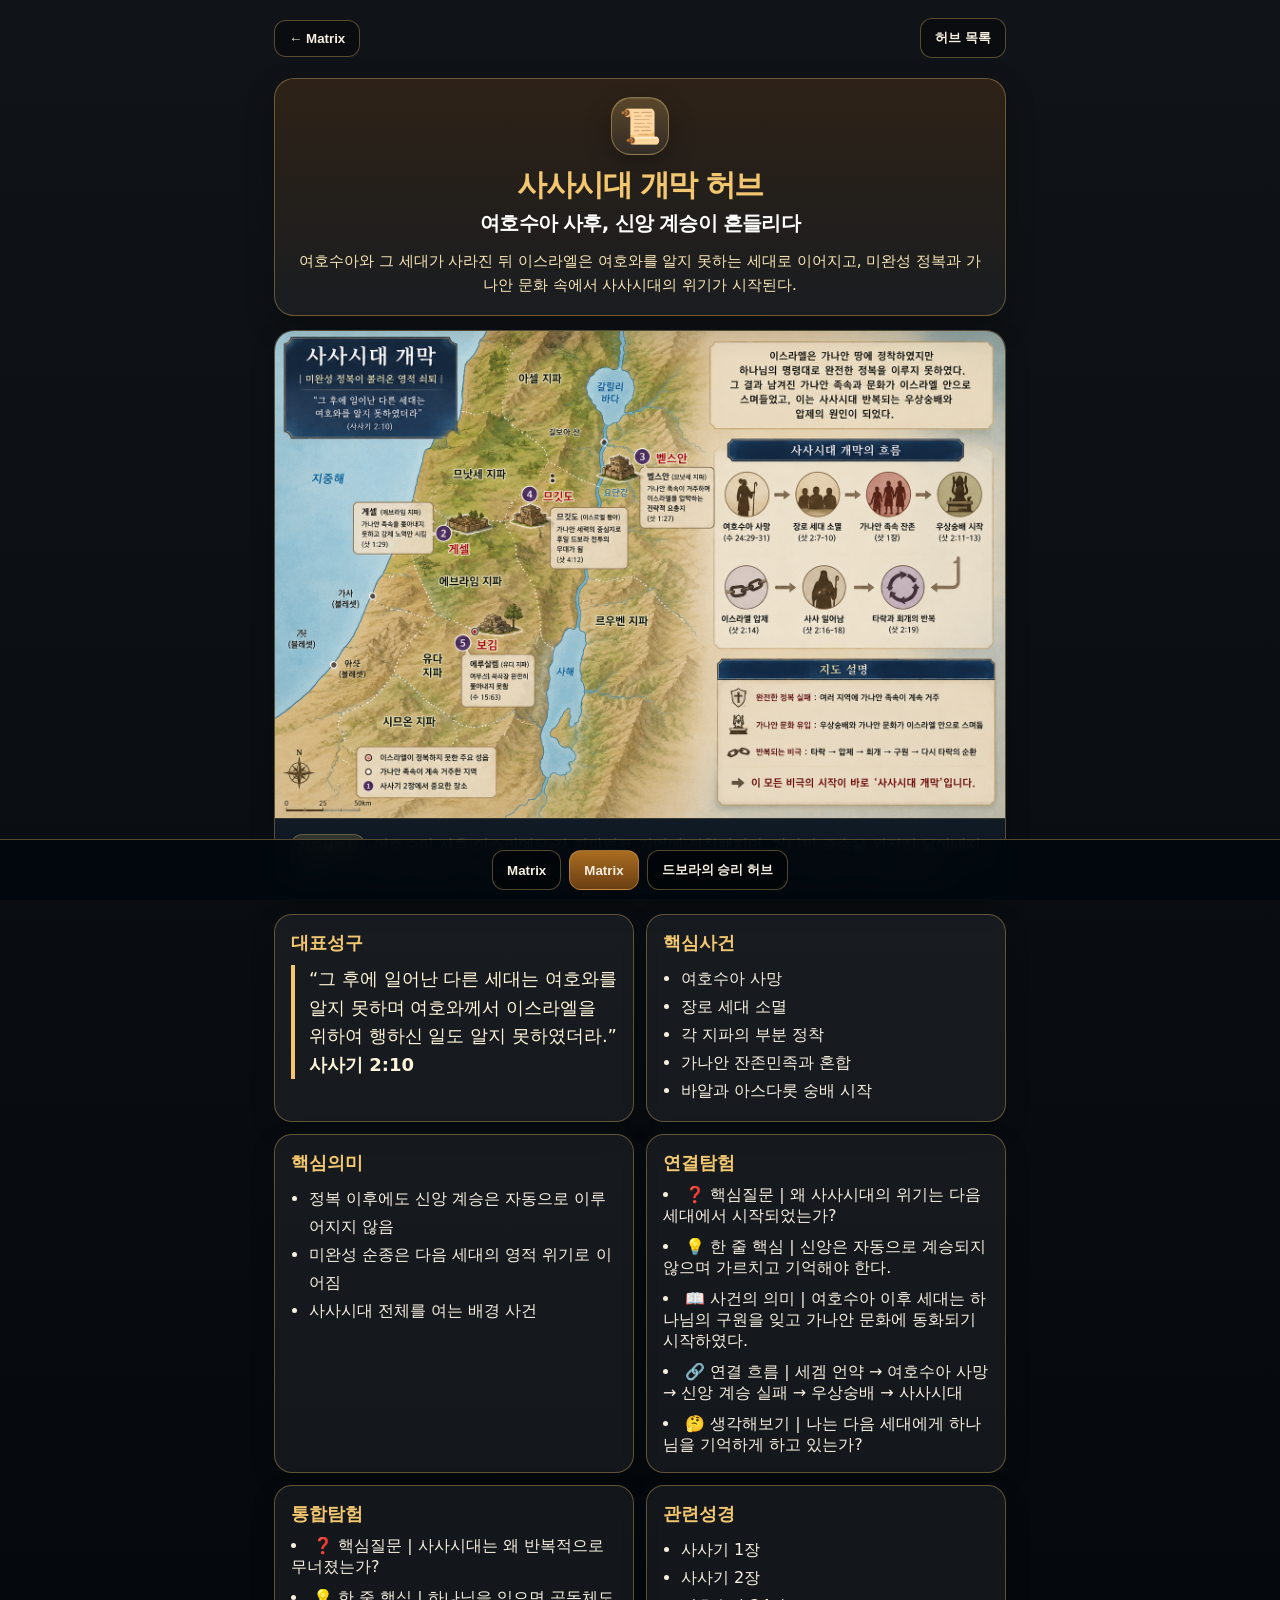
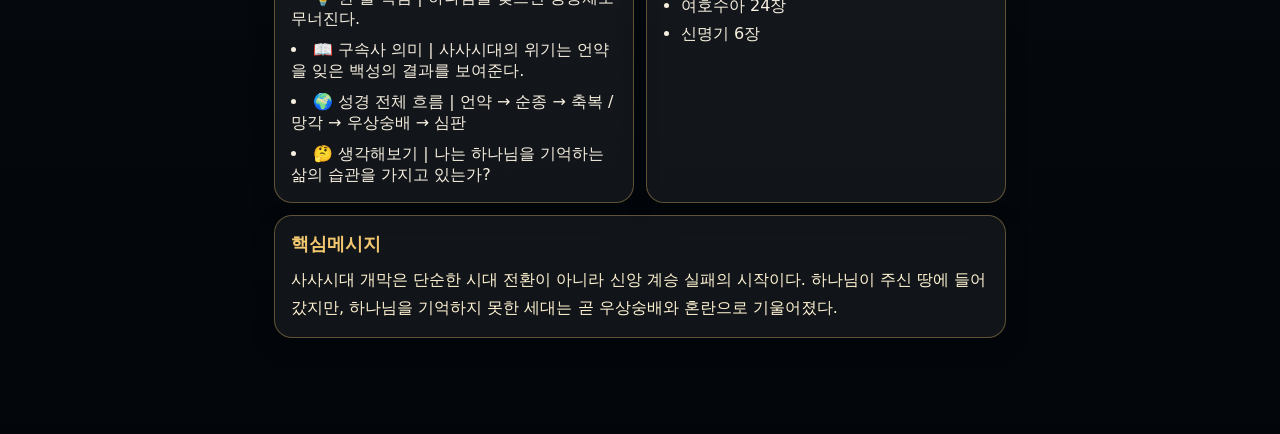
==== hubs/index.html @ 143b7dbe "Add files via upload" ====
<!doctype html>
<html lang="ko">
<head>
<meta charset="utf-8"/>
<meta name="viewport" content="width=device-width,initial-scale=1,maximum-scale=1,user-scalable=no,viewport-fit=cover"/>
<title>사사시대 허브</title>
<link rel="stylesheet" href="style.css"/>
</head>
<body>
<div class="wrap">
  <header class="top">
    <button onclick="location.href='../index.html'">← Matrix</button>
    <button onclick="openList()">허브 목록</button>
  </header>

  <section class="head">
    <div class="hubSymbol" id="hubIcon"></div>
    <h1 id="title"></h1>
    <div class="sub" id="subtitle"></div>
    <div class="theme" id="theme"></div>
  </section>

  <section class="mapCard mapFirst">
    <img id="map" alt="허브 지도"/>
    <div class="mapText" id="mapText"></div>
  </section>

  <section class="grid">
    <article class="card"><h2>대표성구</h2><div class="verse" id="verse"></div></article>
    <article class="card"><h2>핵심사건</h2><ul id="events"></ul></article>
    <article class="card"><h2>핵심의미</h2><ul id="meaning"></ul></article>
    <article class="card"><h2>연결탐험</h2><div class="exploreGrid" id="connections"></div></article>
    <article class="card"><h2>통합탐험</h2><div class="exploreGrid" id="integrated"></div></article>
    <article class="card"><h2>관련성경</h2><ul id="refs"></ul></article>
    <article class="card message"><h2>핵심메시지</h2><p id="message"></p></article>
  </section>

  <section class="nextEraCard" id="nextEraCard" style="display:none">
    <div class="nextEraText">
      <strong id="nextEraTitle">다음 시대</strong>
      <span id="nextEraDesc"></span>
    </div>
    <button id="nextEraBtn">통일왕국 매트릭스</button>
  </section>
</div>

<nav class="bottom">
  <button id="prevBtn">이전</button>
  <button id="matrixBtn" onclick="location.href='../index.html'">Matrix</button>
  <button id="nextBtn">다음</button>
</nav>

<div class="listModal" id="listModal" aria-modal="true" role="dialog">
  <div class="listPanel">
    <button class="listClose" onclick="closeList()">×</button>
    <h2>사사시대 허브 목록</h2>
    <div class="hubList" id="hubList"></div>
  </div>
</div>

<script src="js/app.js"></script>
</body>
</html>
---- hubs/style.css ----
:root{--gold:#f2c76f;--gold2:#ffe4a0;--line:rgba(242,199,111,.34);--bg:#071017}*{box-sizing:border-box;-webkit-tap-highlight-color:transparent}html,body{margin:0;min-height:100%;background:linear-gradient(#101317,#02060a);color:#f7efe0;font-family:system-ui,-apple-system,"Noto Sans KR","Apple SD Gothic Neo",sans-serif}body{padding-bottom:env(safe-area-inset-bottom)}.wrap{max-width:760px;margin:0 auto;padding:18px 14px 96px}.top{display:flex;justify-content:space-between;gap:10px;align-items:center}.top button,.bottom button{border:1px solid var(--line);background:rgba(0,0,0,.35);color:#f7efe0;padding:10px 14px;border-radius:12px;font-weight:900}.head{position:relative;text-align:center;margin:20px 0 14px;padding:18px;border:1px solid var(--line);border-radius:20px;background:linear-gradient(180deg,rgba(126,75,22,.28),rgba(255,255,255,.05));box-shadow:0 10px 30px rgba(0,0,0,.22)}.hubSymbol{width:58px;height:58px;margin:0 auto 10px;border-radius:20px;display:flex;align-items:center;justify-content:center;font-size:34px;background:linear-gradient(180deg,rgba(242,199,111,.23),rgba(255,255,255,.055));border:1px solid rgba(242,199,111,.42);box-shadow:0 10px 26px rgba(0,0,0,.26), inset 0 1px 0 rgba(255,255,255,.12)}h1{color:var(--gold);font-size:30px;margin:0 0 4px;letter-spacing:-.05em}.sub{color:#fff;font-size:20px;font-weight:850;margin-bottom:12px;letter-spacing:-.04em}.theme{color:#f8e5b8;line-height:1.6;font-size:15px;font-weight:400}.mapCard{border:1px solid var(--line);border-radius:20px;overflow:hidden;background:#08131e;margin:14px 0;box-shadow:0 8px 24px rgba(0,0,0,.18)}.mapCard img{width:100%;display:block;min-height:180px;object-fit:cover;background:#0b1720;border-bottom:1px solid rgba(242,199,111,.18)}.mapText{padding:14px 15px 16px;color:#f2dfb4;font-weight:400;line-height:1.62;font-size:15px;background:linear-gradient(180deg,rgba(255,255,255,.035),rgba(0,0,0,.08))}.mapText::before{content:'지도설명문';display:inline-block;margin-right:8px;padding:2px 7px;border-radius:999px;background:rgba(242,199,111,.15);border:1px solid rgba(242,199,111,.28);font-size:12px;color:#ffe3a4;font-weight:650}.grid{display:grid;grid-template-columns:1fr 1fr;gap:12px}.card{border:1px solid var(--line);background:rgba(255,255,255,.06);border-radius:18px;padding:16px;box-shadow:0 8px 24px rgba(0,0,0,.18)}.card h2{font-size:18px;color:var(--gold);margin:0 0 10px}.verse{font-size:18px;line-height:1.58;border-left:4px solid var(--gold);padding-left:14px;color:#fff5d8}ul{margin:0;padding-left:18px;line-height:1.75}.message{grid-column:1/-1}.message p{margin:0;line-height:1.7;color:#fff3d2}.nextEraCard{margin:14px 0 4px;border:1px solid rgba(242,199,111,.45);border-radius:20px;padding:16px;background:linear-gradient(180deg,rgba(169,109,33,.28),rgba(255,255,255,.06));box-shadow:0 10px 28px rgba(0,0,0,.22);display:flex;gap:12px;align-items:center;justify-content:space-between}.nextEraText{line-height:1.45;color:#f8e5b8}.nextEraText strong{display:block;color:var(--gold);font-size:18px;margin-bottom:4px}.nextEraText span{font-size:14px}.nextEraCard button{border:1px solid rgba(242,199,111,.5);background:linear-gradient(180deg,#b97925,#704216);color:#fff7df;border-radius:14px;padding:12px 14px;font-weight:950;white-space:nowrap}.bottom button.next-era{background:linear-gradient(180deg,#b97925,#704216);color:#fff7df}
.bottom{position:fixed;left:0;right:0;bottom:0;background:rgba(2,8,13,.94);backdrop-filter:blur(10px);border-top:1px solid var(--line);padding:10px calc(10px + env(safe-area-inset-right)) calc(10px + env(safe-area-inset-bottom)) calc(10px + env(safe-area-inset-left));display:flex;gap:8px;justify-content:center;z-index:20}.bottom button:nth-child(2){background:linear-gradient(180deg,#a96d21,#6b3e13)}.listModal{position:fixed;inset:0;background:rgba(0,0,0,.58);display:none;align-items:flex-end;justify-content:center;z-index:50;padding:0 10px calc(86px + env(safe-area-inset-bottom));}.listModal.show{display:flex}.listPanel{width:100%;max-width:760px;background:linear-gradient(180deg,rgba(21,25,30,.98),rgba(5,9,13,.98));border:1px solid var(--line);border-radius:22px;padding:18px;box-shadow:0 -22px 50px rgba(0,0,0,.5);position:relative}.listPanel h2{margin:0 44px 14px 0;color:var(--gold);font-size:22px}.listClose{position:absolute;right:14px;top:12px;width:34px;height:34px;border-radius:50%;border:1px solid var(--line);background:rgba(255,255,255,.08);color:#fff;font-size:22px}.hubList{display:grid;gap:8px}.hubItem{width:100%;text-align:left;border:1px solid rgba(242,199,111,.28);background:rgba(255,255,255,.06);color:#f7efe0;border-radius:14px;padding:12px 14px;font-weight:900;display:flex;align-items:center;gap:11px}.hubItemIcon{width:38px;height:38px;flex:0 0 38px;border-radius:13px;display:flex;align-items:center;justify-content:center;font-size:22px;background:rgba(242,199,111,.12);border:1px solid rgba(242,199,111,.27)}.hubItemText{display:block;line-height:1.22}.hubItemText small{display:block;color:#f4d28b;font-weight:700;margin-top:3px}@media(max-width:720px){.nextEraCard{flex-direction:column;align-items:stretch;text-align:center}.nextEraCard button{width:100%;font-size:16px}.grid{grid-template-columns:1fr}h1{font-size:26px}.sub{font-size:18px}.wrap{padding-left:12px;padding-right:12px}}@media(max-width:430px){.hubSymbol{width:52px;height:52px;font-size:31px;border-radius:18px}.hubItemIcon{width:34px;height:34px;flex-basis:34px;font-size:20px}.verse{font-size:17px}}


/* v3.4 M05 standard: 연결탐험/통합탐험 카드형 + 세로형 흐름 */
.exploreGrid{display:grid!important;gap:10px!important;padding-left:0!important;margin:0!important}
.exploreCard{
  list-style:none!important;
  border:1px solid rgba(247,216,137,.24)!important;
  border-radius:16px!important;
  background:rgba(255,255,255,.06)!important;
  padding:12px 13px!important;
  margin:0!important;
}
.exploreCard b{
  display:block!important;
  color:#ffe8a8!important;
  font-size:16px!important;
  margin-bottom:10px!important;
  line-height:1.35!important;
  letter-spacing:-.04em!important;
}
.exploreCard p{
  margin:0!important;
  color:rgba(255,255,255,.92)!important;
  font-size:15px!important;
  line-height:1.75!important;
  font-weight:780!important;
  white-space:normal!important;
  word-break:keep-all!important;
}
.exploreCard .flowLine{display:block!important}
.exploreCard .flowArrow{
  display:block!important;
  color:#f7d889!important;
  font-weight:950!important;
  text-align:left!important;
  padding:2px 0!important;
}
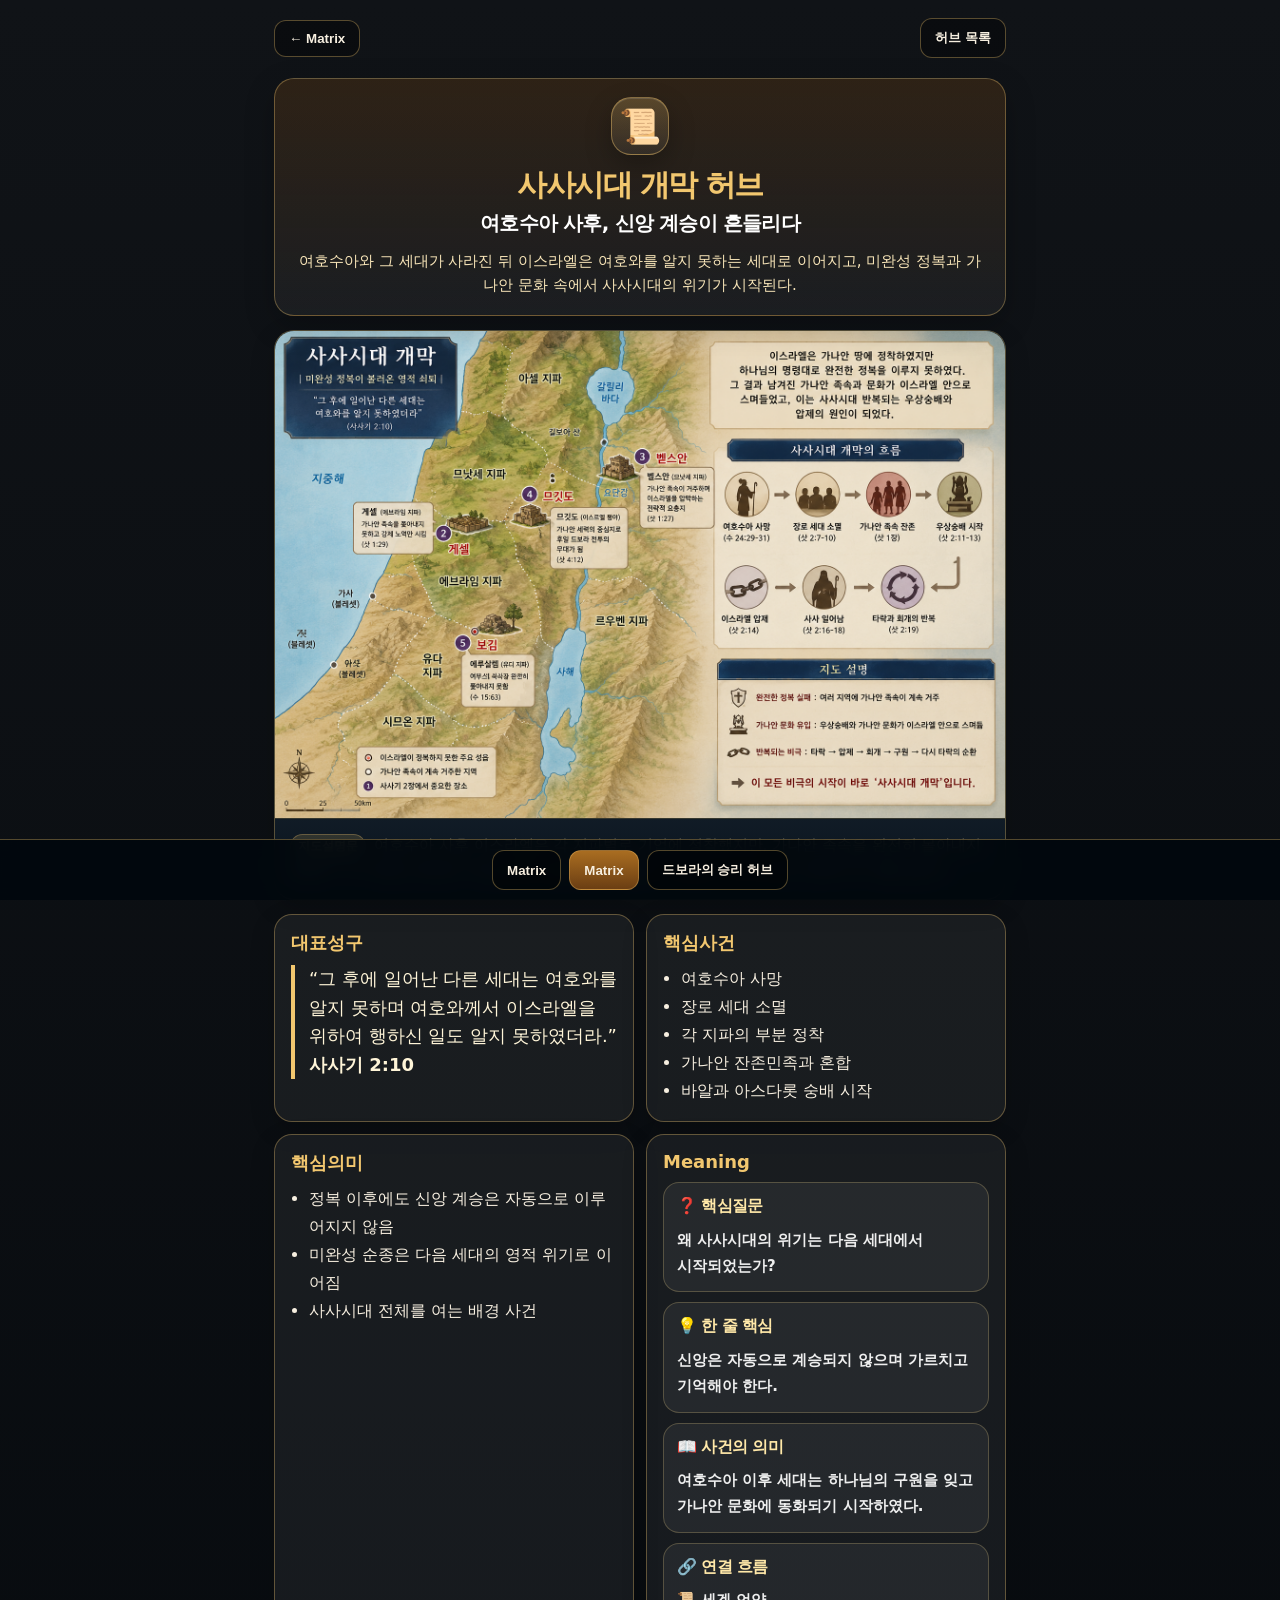
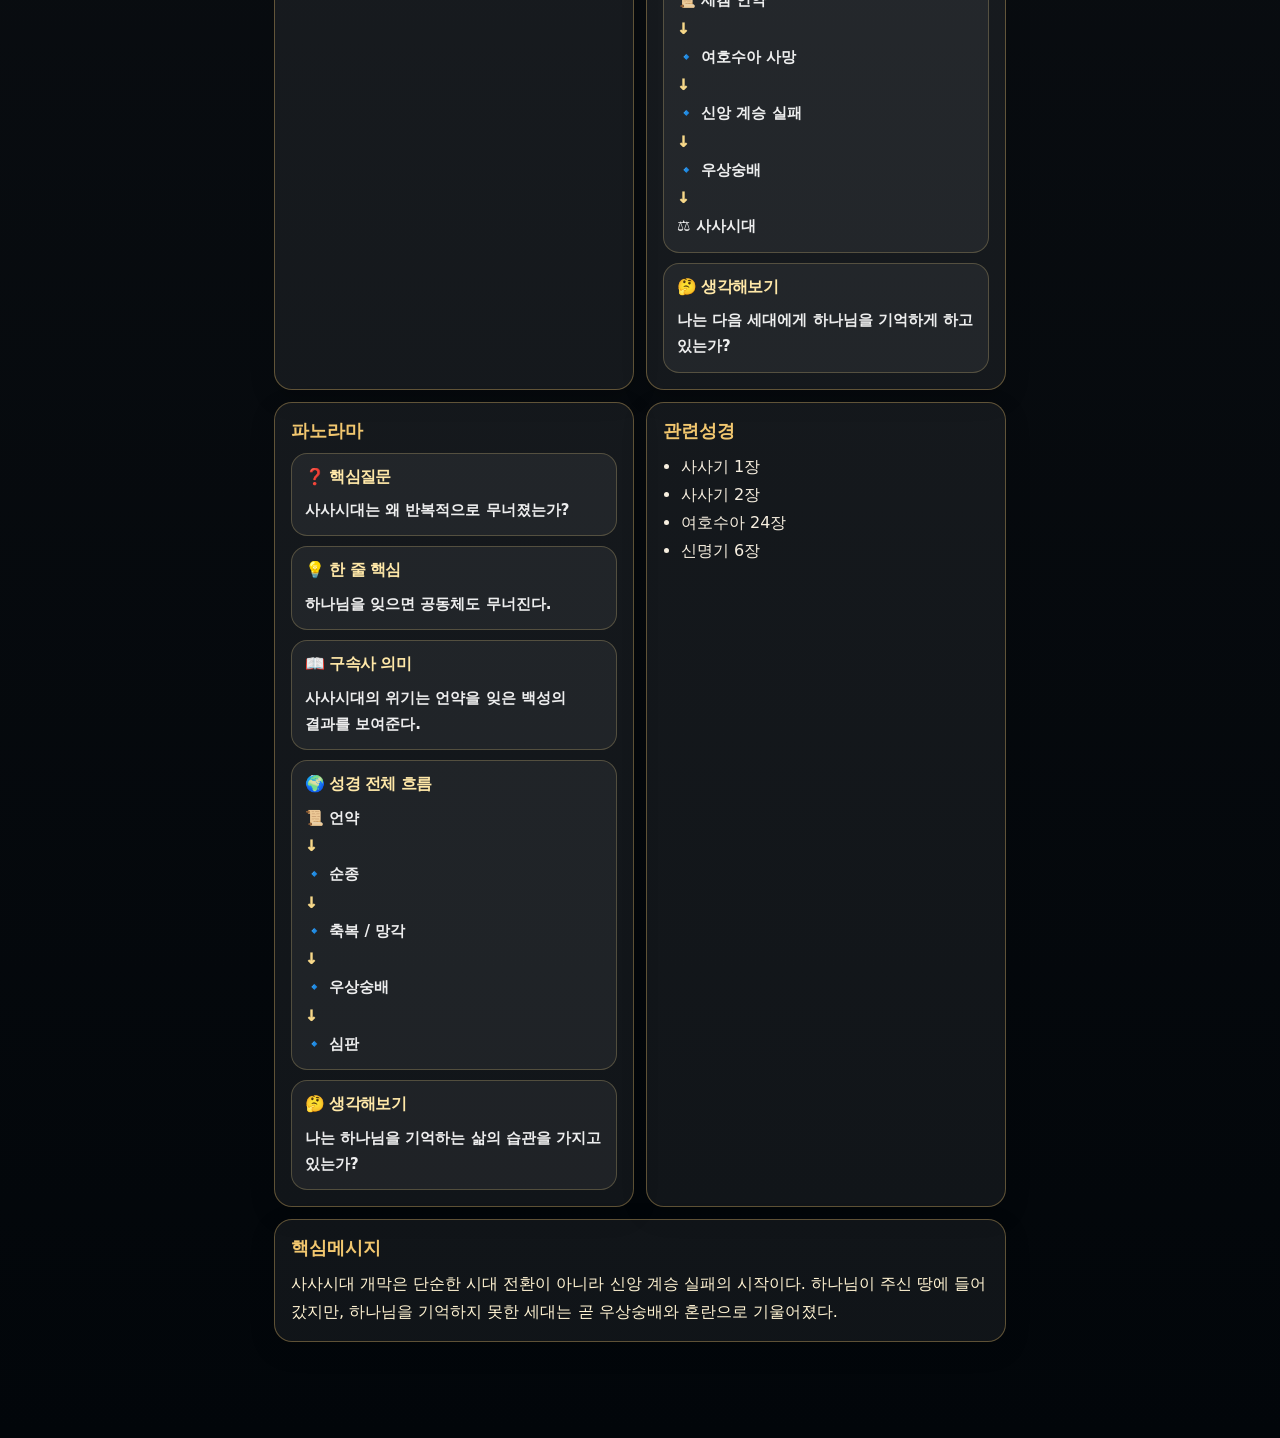
==== commit fe16f8f3: "Add files via upload" ====
--- a/hubs/index.html
+++ b/hubs/index.html
@@ -29,8 +29,8 @@
     <article class="card"><h2>대표성구</h2><div class="verse" id="verse"></div></article>
     <article class="card"><h2>핵심사건</h2><ul id="events"></ul></article>
     <article class="card"><h2>핵심의미</h2><ul id="meaning"></ul></article>
-    <article class="card"><h2>연결탐험</h2><div class="exploreGrid" id="connections"></div></article>
-    <article class="card"><h2>통합탐험</h2><div class="exploreGrid" id="integrated"></div></article>
+    <article class="card"><h2>Meaning</h2><div class="exploreGrid" id="connections"></div></article>
+    <article class="card"><h2>파노라마</h2><div class="exploreGrid" id="integrated"></div></article>
     <article class="card"><h2>관련성경</h2><ul id="refs"></ul></article>
     <article class="card message"><h2>핵심메시지</h2><p id="message"></p></article>
   </section>
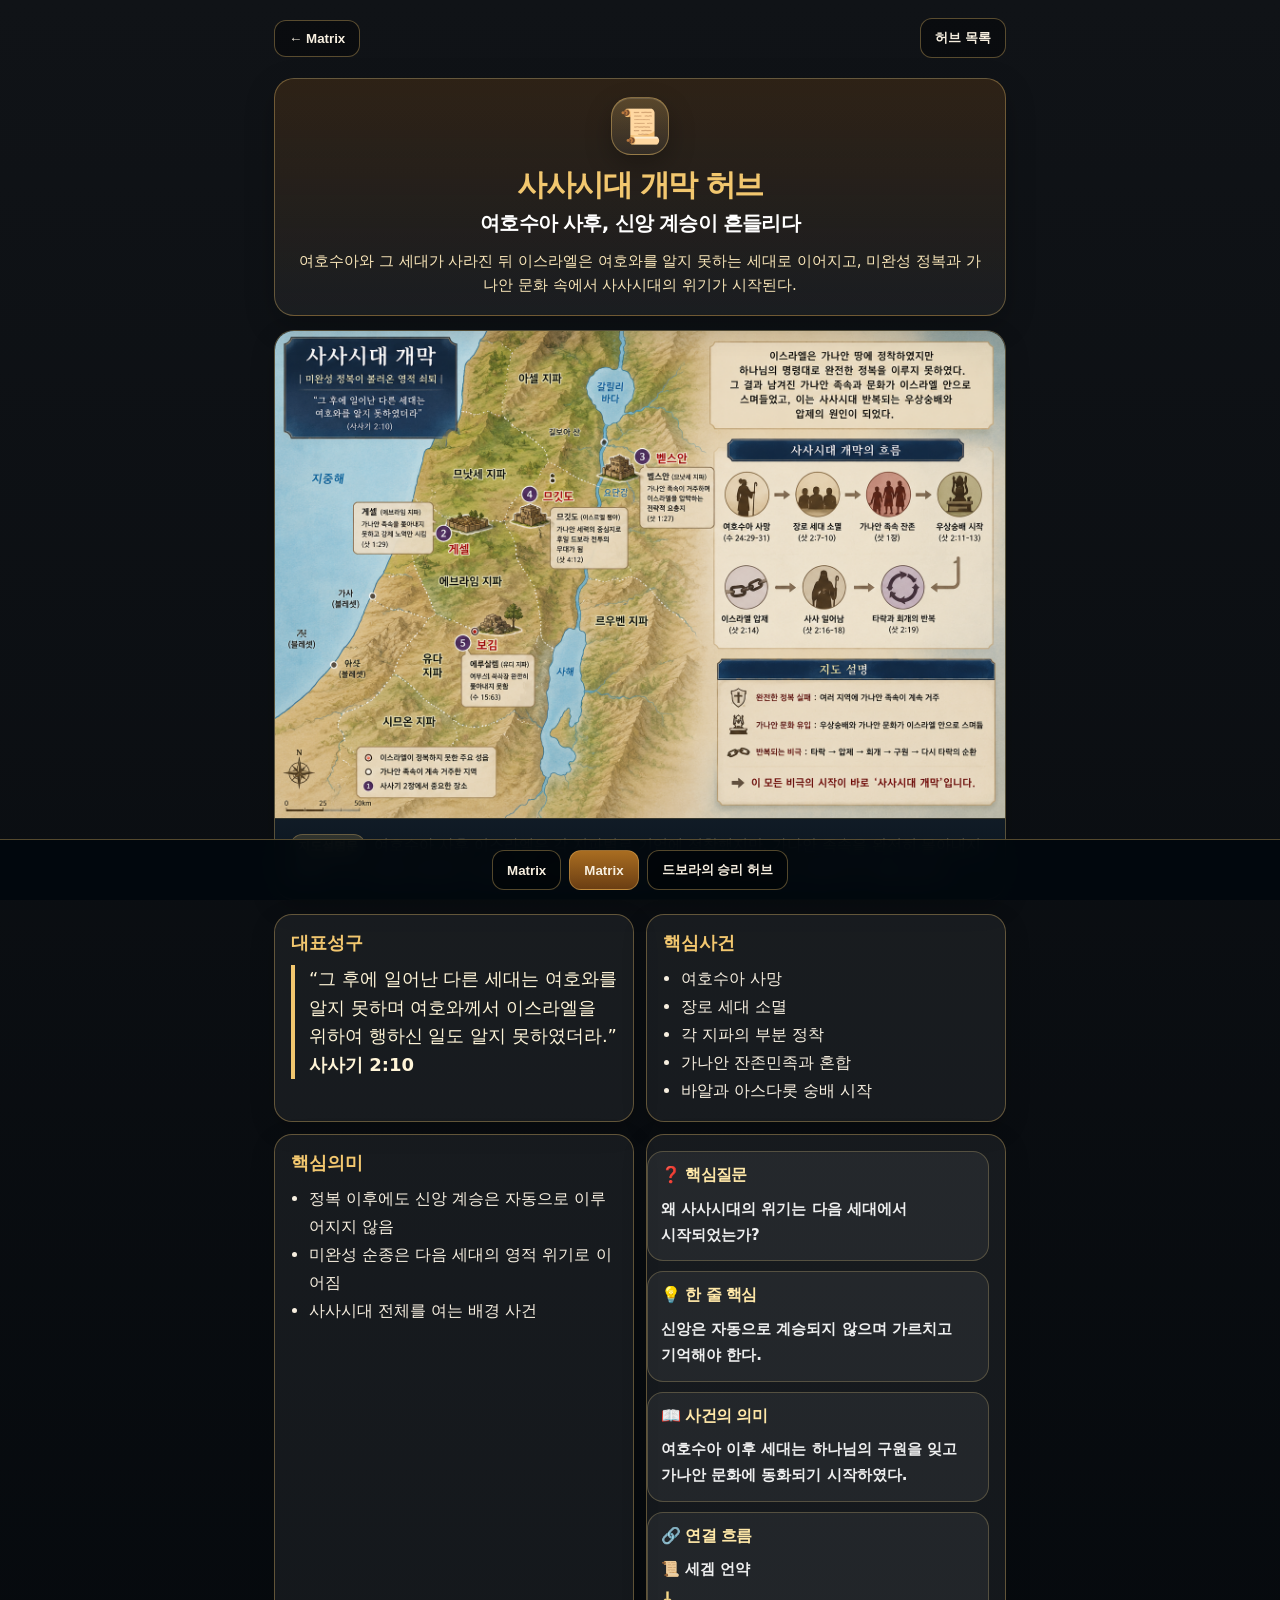
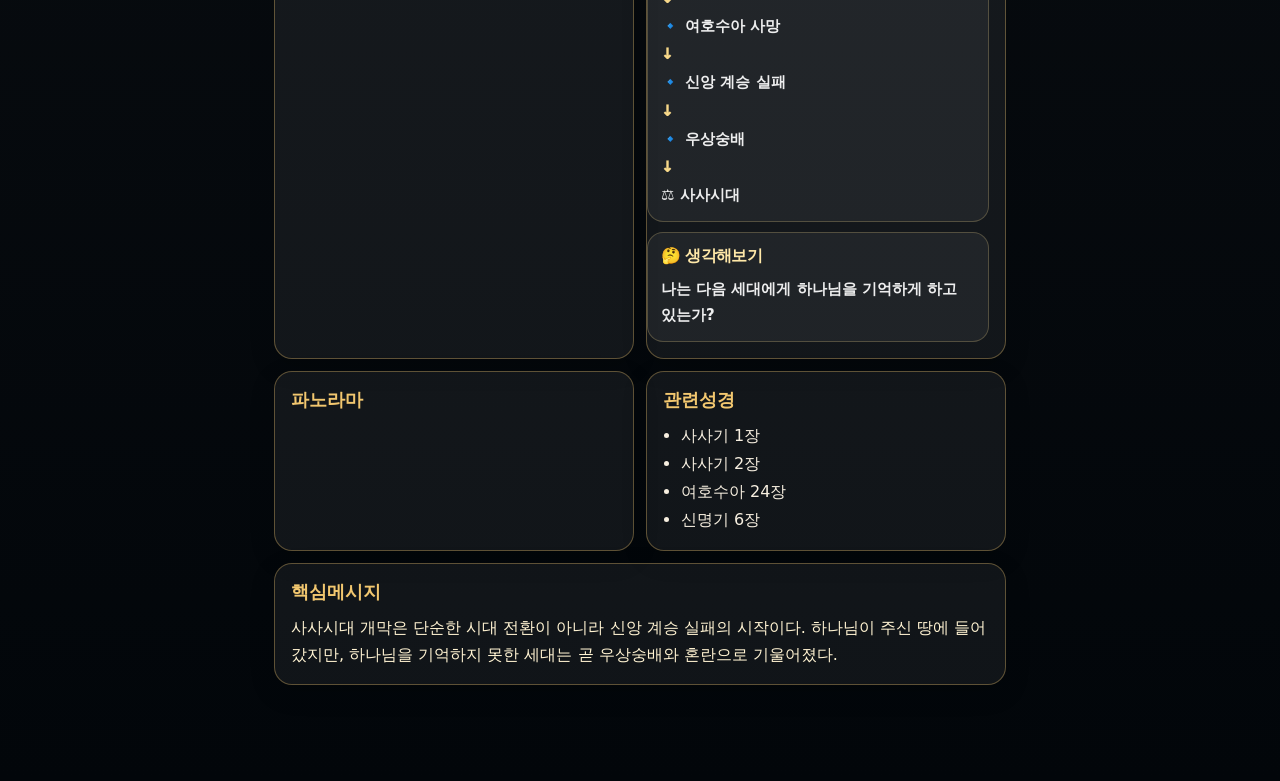
==== commit 38c27d4f: "Add styles for connections and integration sections" ====
--- a/hubs/index.html
+++ b/hubs/index.html
@@ -5,6 +5,12 @@
 <meta name="viewport" content="width=device-width,initial-scale=1,maximum-scale=1,user-scalable=no,viewport-fit=cover"/>
 <title>사사시대 허브</title>
 <link rel="stylesheet" href="style.css"/>
+<style>
+#connections,
+#integration{
+  scroll-margin-top:0 !important;
+}
+</style>
 </head>
 <body>
 <div class="wrap">
@@ -29,8 +35,15 @@
     <article class="card"><h2>대표성구</h2><div class="verse" id="verse"></div></article>
     <article class="card"><h2>핵심사건</h2><ul id="events"></ul></article>
     <article class="card"><h2>핵심의미</h2><ul id="meaning"></ul></article>
-    <article class="card"><h2>Meaning</h2><div class="exploreGrid" id="connections"></div></article>
-    <article class="card"><h2>파노라마</h2><div class="exploreGrid" id="integrated"></div></article>
+    <article class="card" id="connections">
+  <h2>Meaning</h2>
+  <div class="exploreGrid" id="connectionsContent"></div>
+</article>
+
+<article class="card" id="integration">
+  <h2>파노라마</h2>
+  <div class="exploreGrid" id="integratedContent"></div>
+</article>
     <article class="card"><h2>관련성경</h2><ul id="refs"></ul></article>
     <article class="card message"><h2>핵심메시지</h2><p id="message"></p></article>
   </section>
